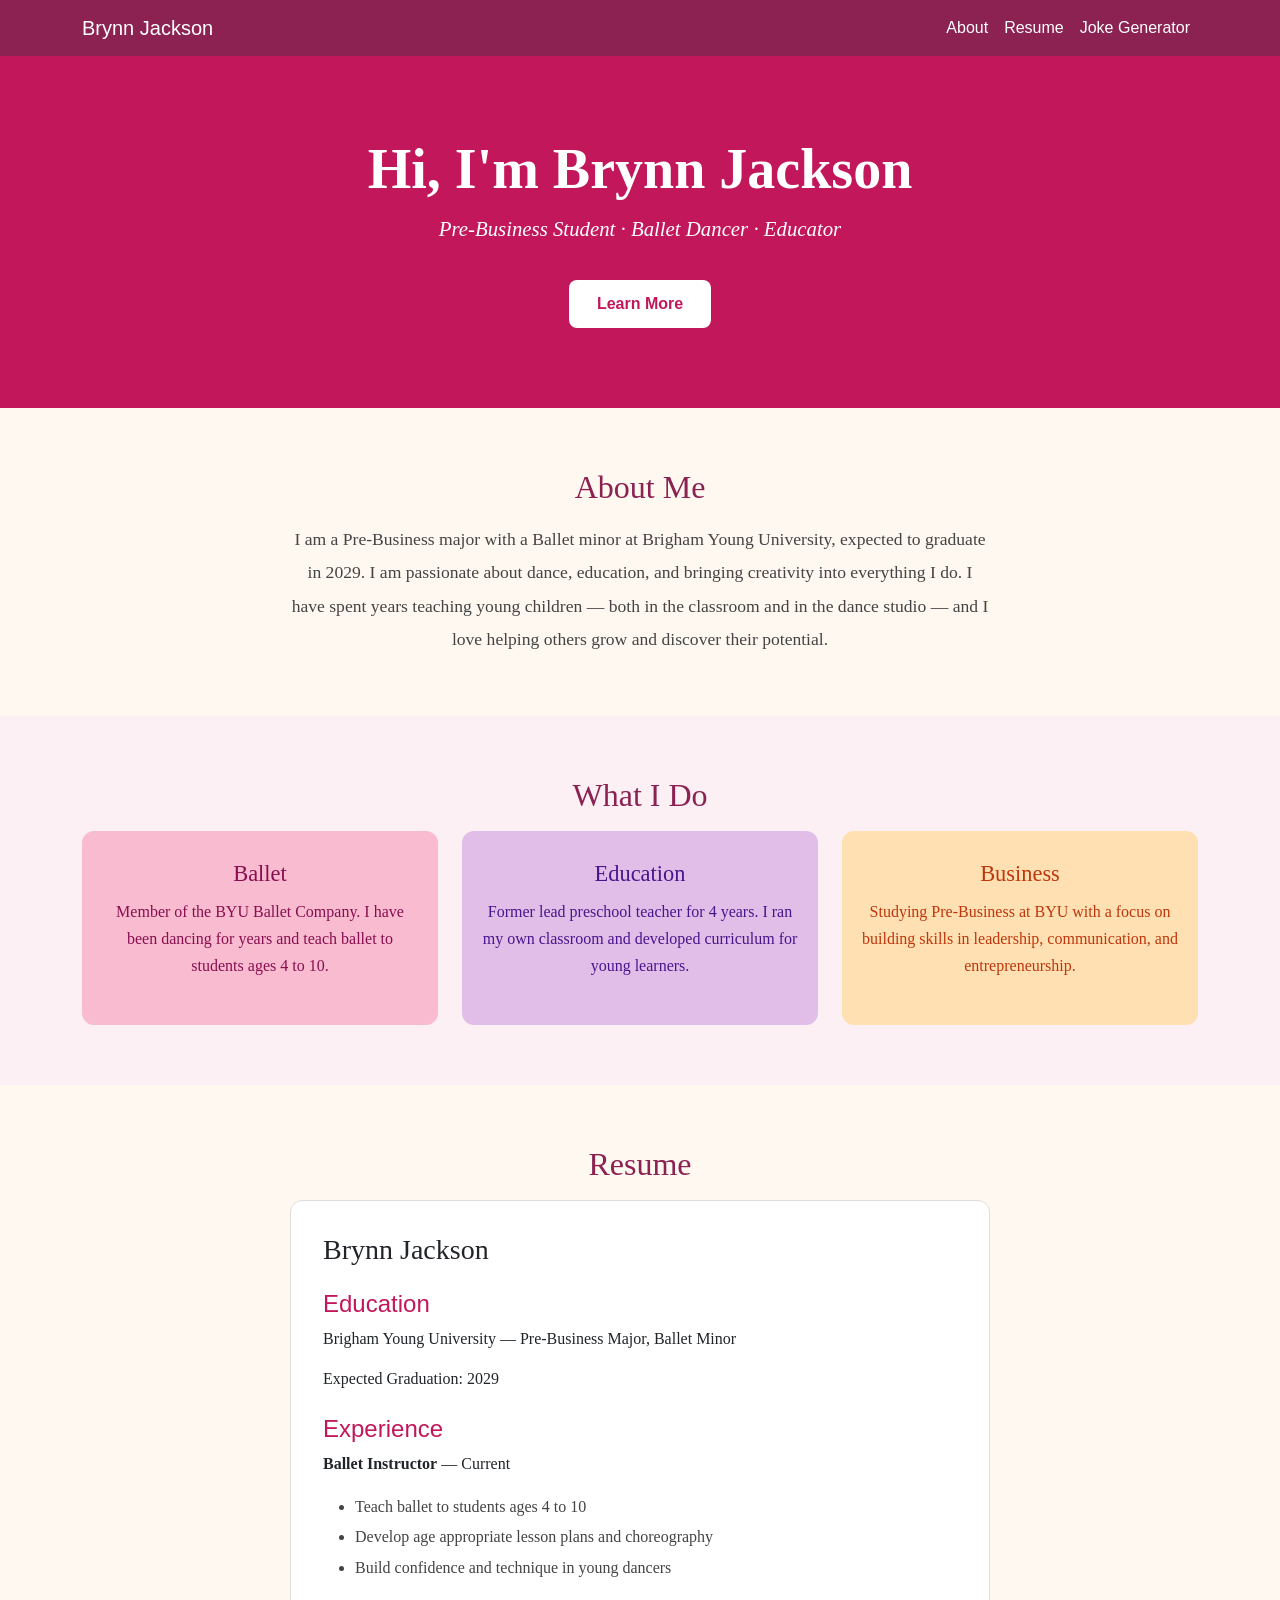
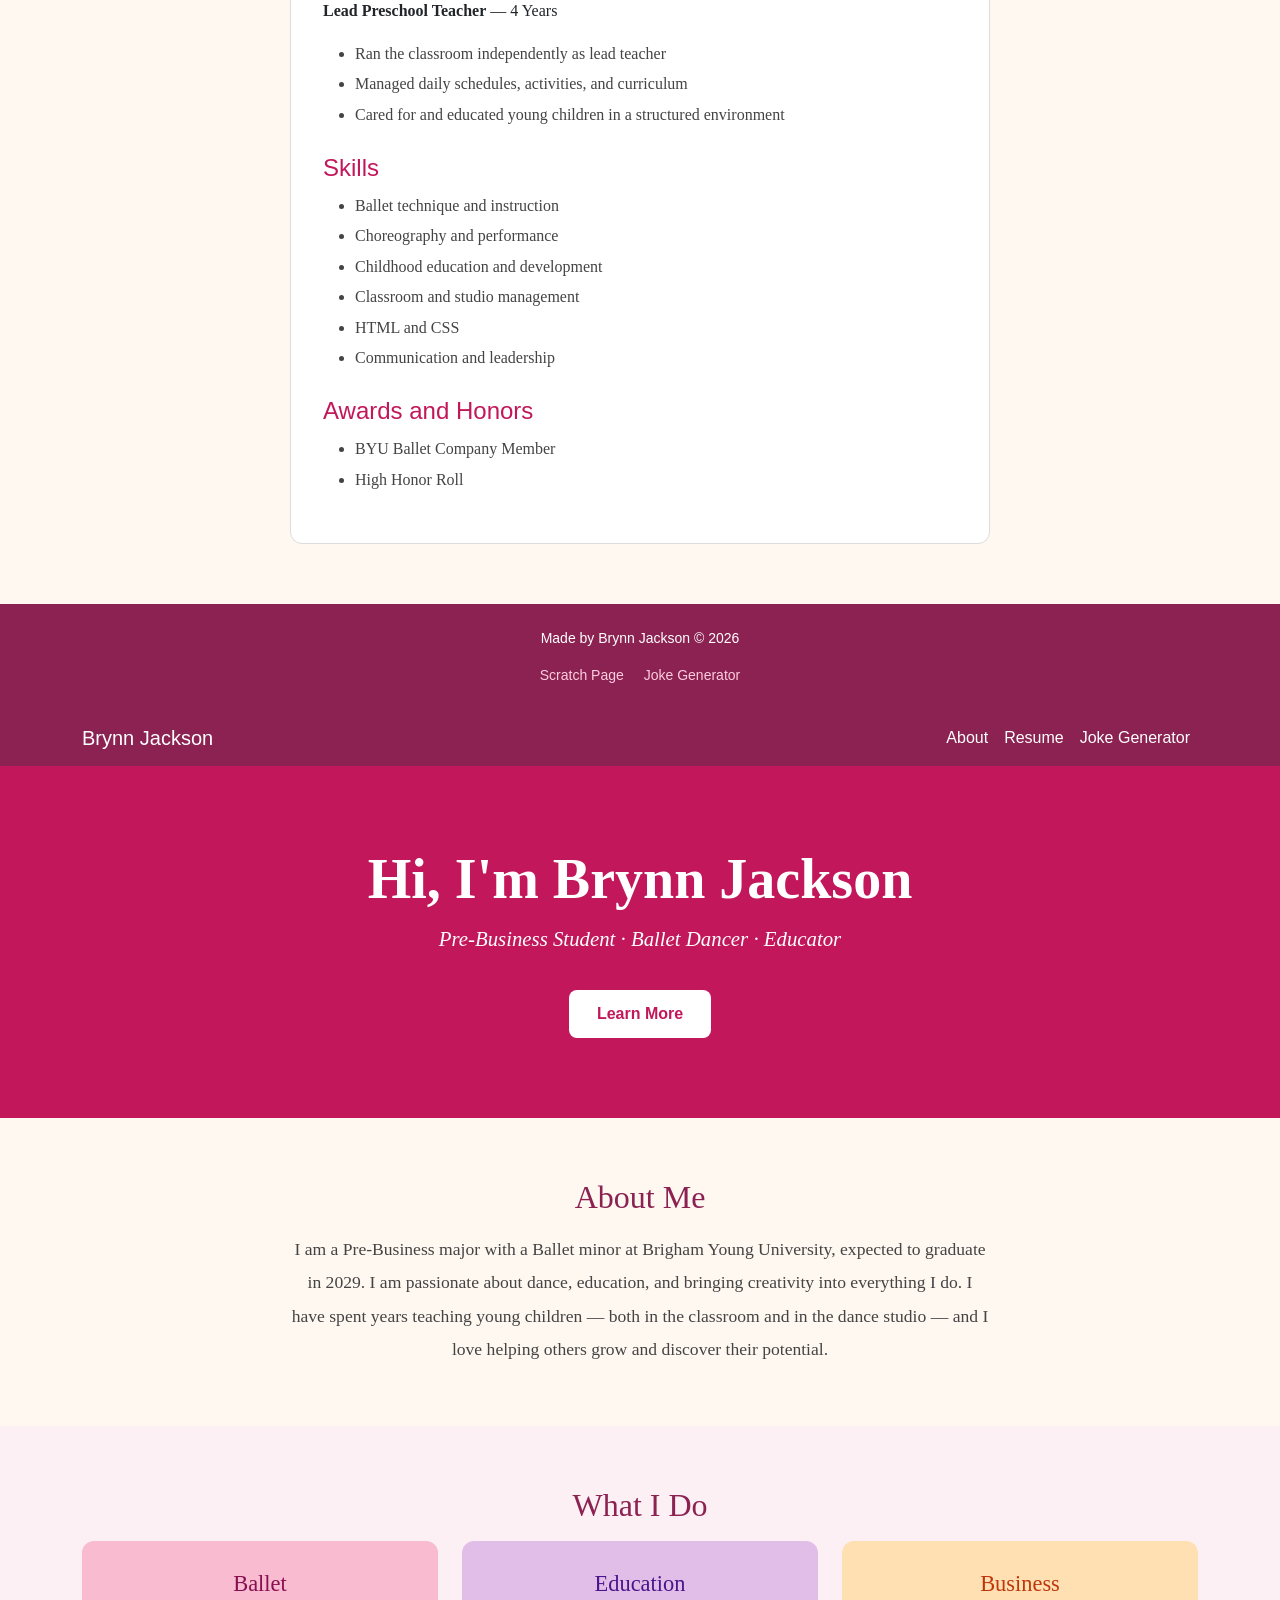
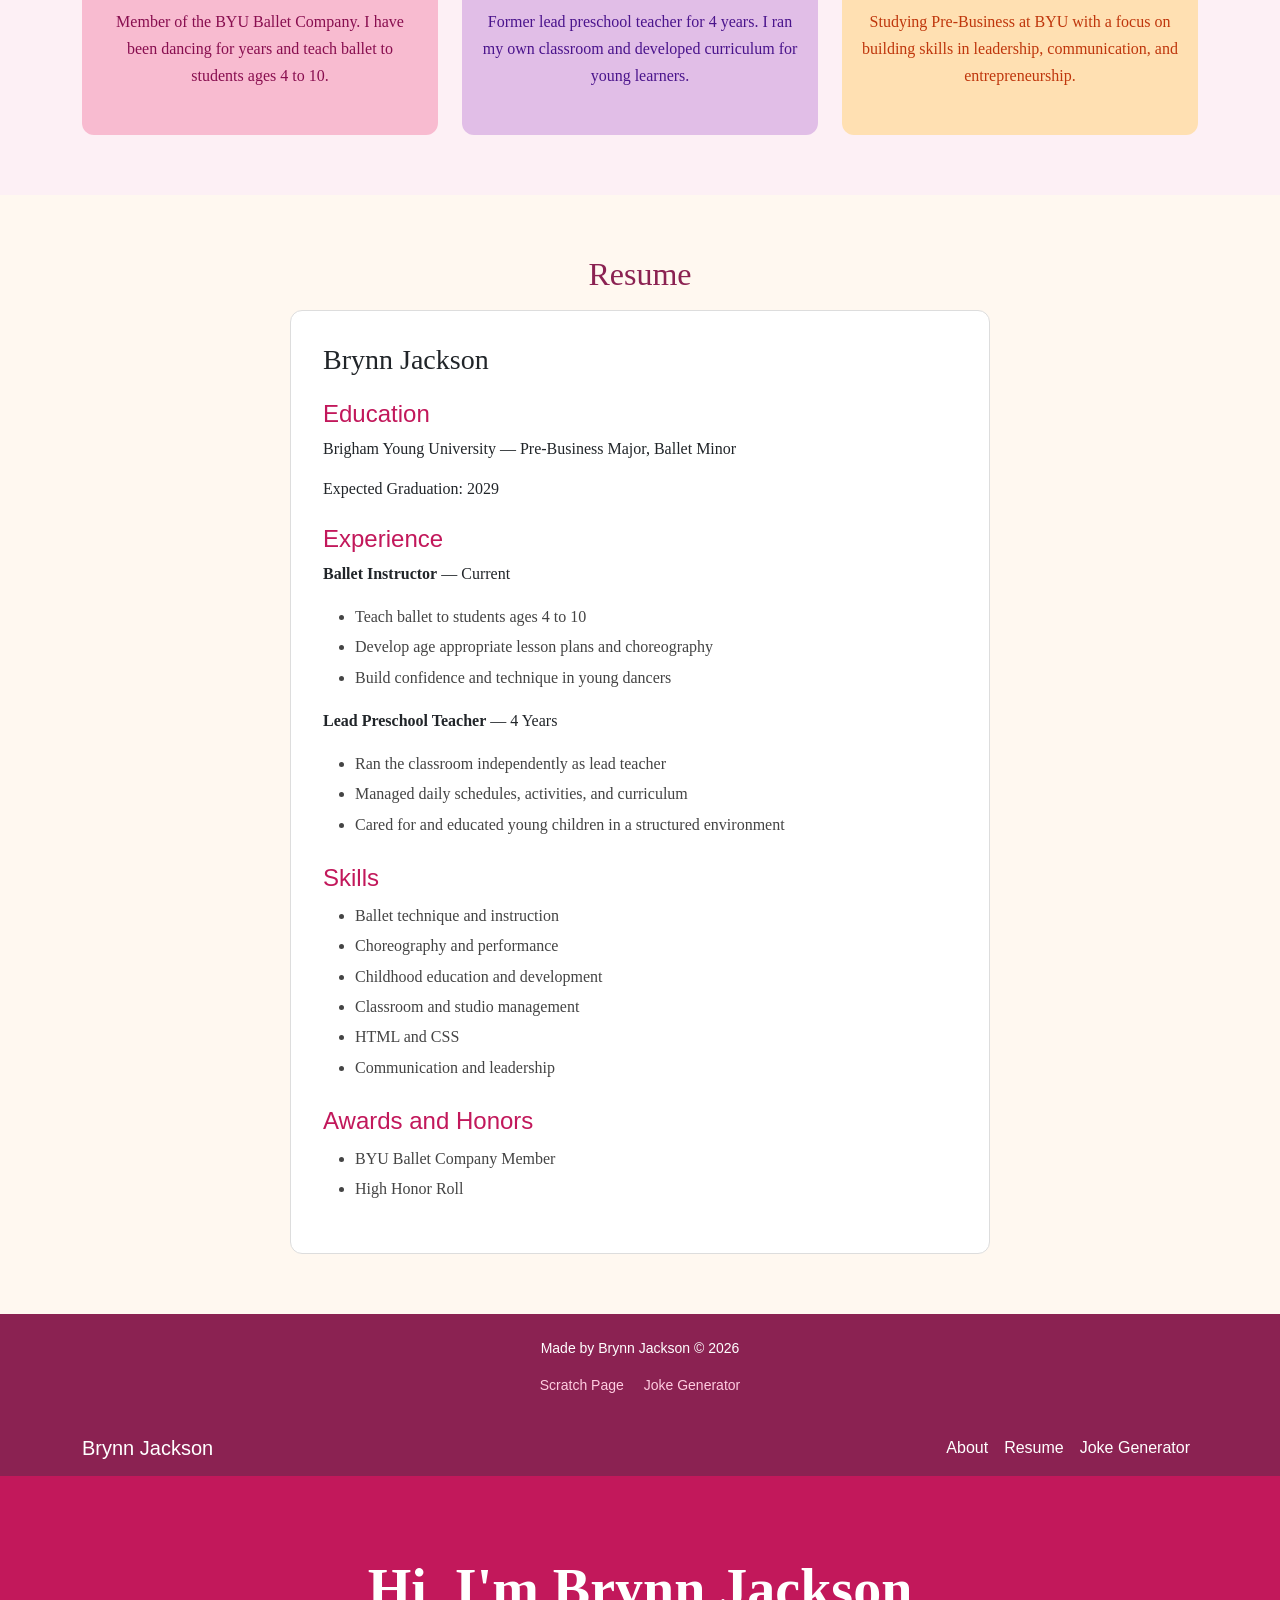
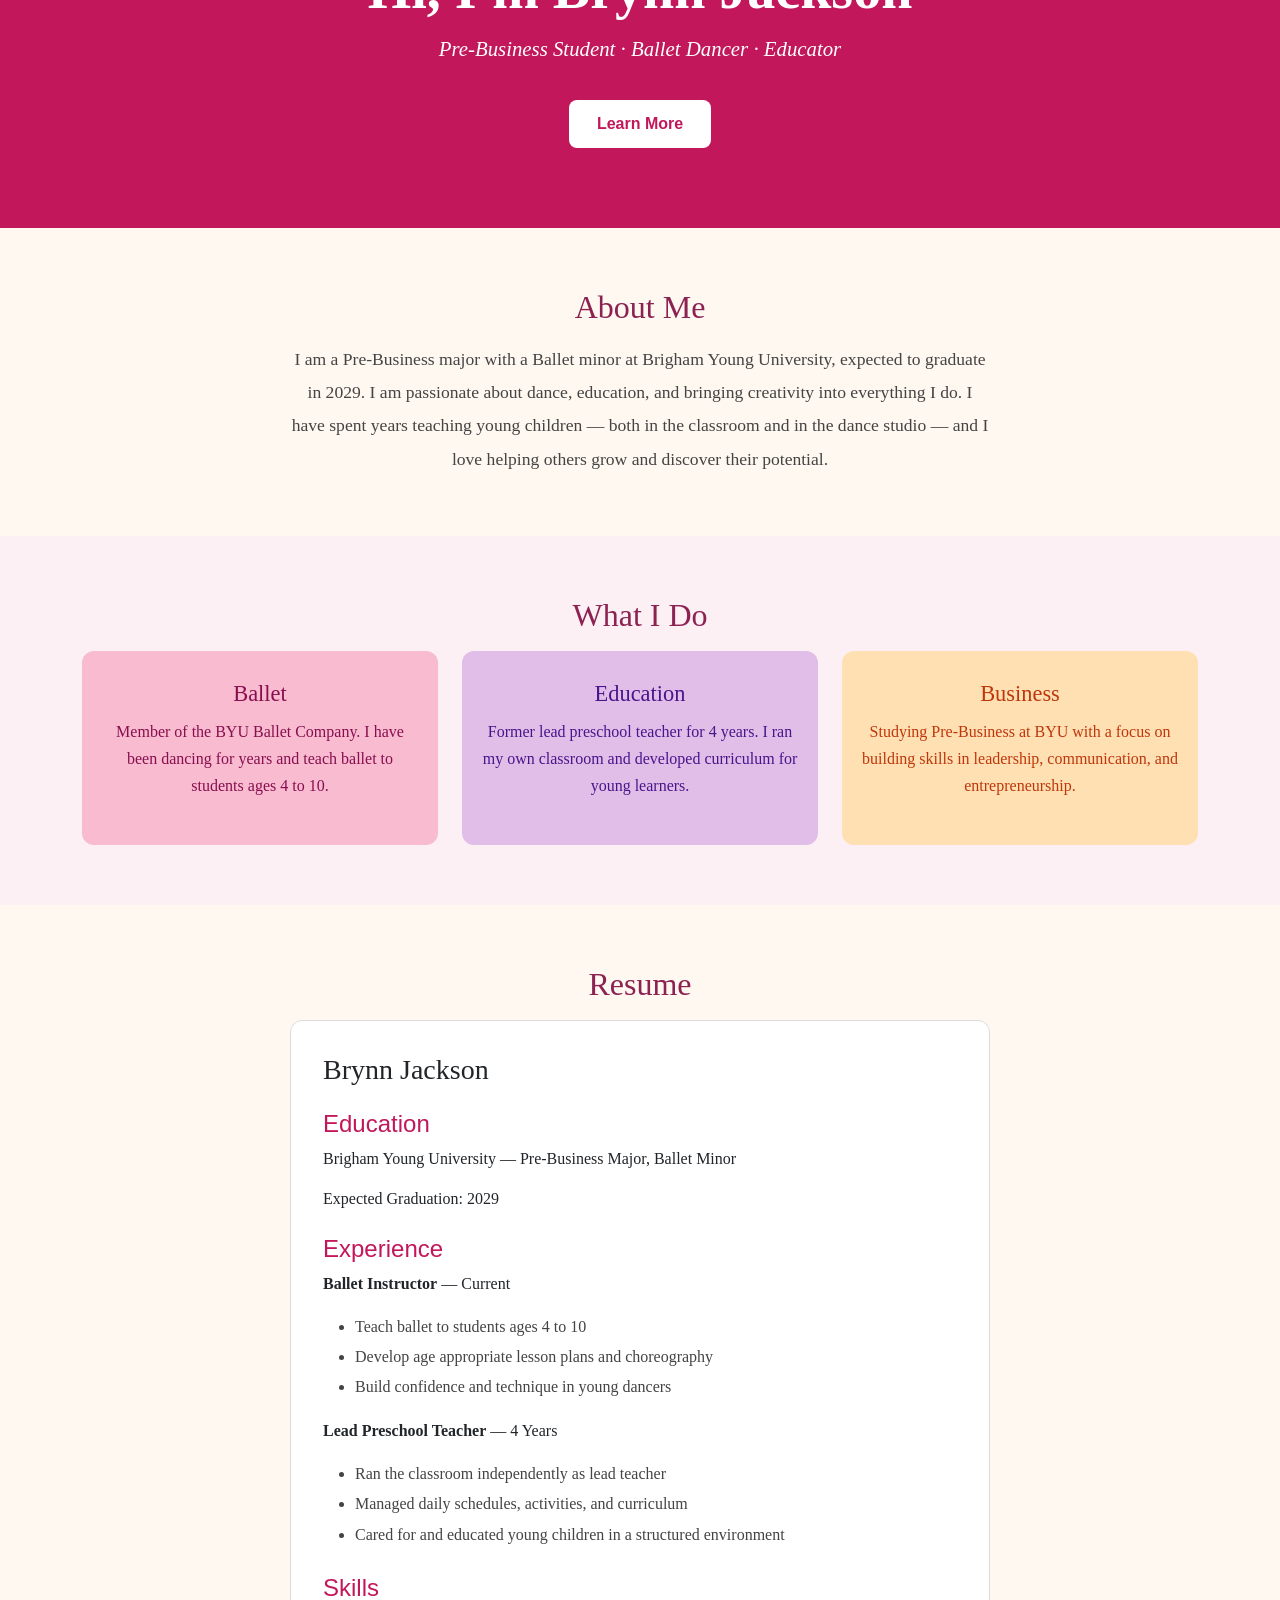
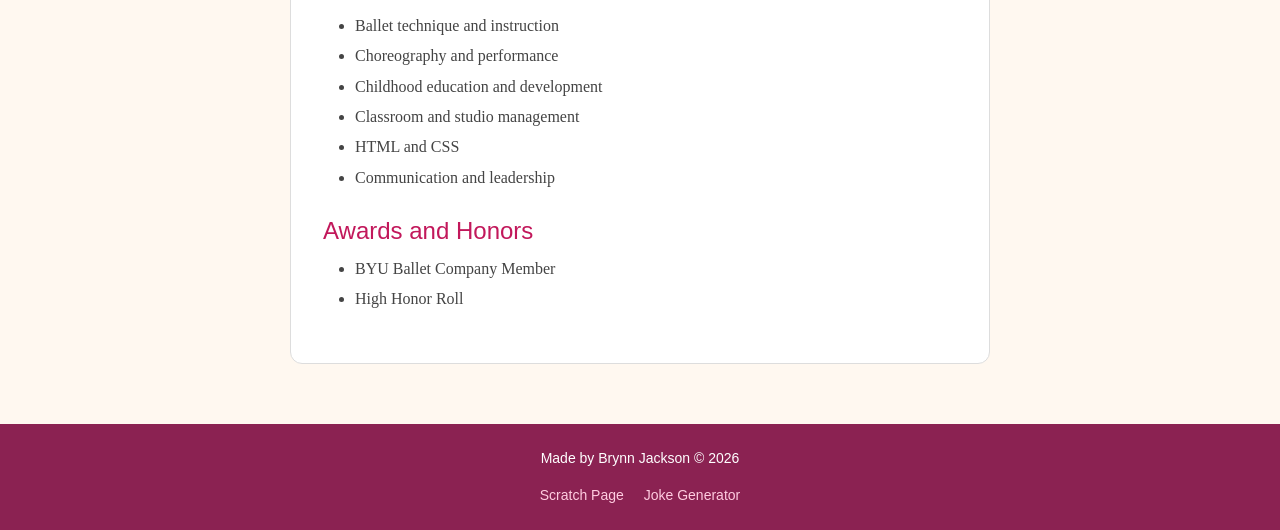
==== index.html @ 7fd3cd9d "Add files via upload" ====
<!DOCTYPE html>
<html lang="en">
<head>
  <meta charset="UTF-8" />
  <meta name="viewport" content="width=device-width, initial-scale=1.0" />
  <title>Brynn Jackson</title>
  <link href="https://cdn.jsdelivr.net/npm/bootstrap@5.3.0/dist/css/bootstrap.min.css" rel="stylesheet" />
  <style>
    body {
      font-family: Georgia, serif;
    }

    .navbar {
      background-color: #8b2252;
    }

    .navbar-brand, .nav-link {
      color: #fff !important;
      font-family: Arial, sans-serif;
    }

    .nav-link:hover {
      text-decoration: underline;
    }

    .hero {
      background-color: #c2185b;
      color: #fff;
      padding: 80px 20px;
      text-align: center;
    }

    .hero h1 {
      font-size: 3.5rem;
      font-weight: bold;
    }

    .hero p {
      font-size: 1.3rem;
      font-style: italic;
      margin-top: 10px;
    }

    .hero a {
      margin-top: 20px;
      display: inline-block;
      padding: 12px 28px;
      background-color: #fff;
      color: #c2185b;
      border-radius: 8px;
      text-decoration: none;
      font-family: Arial, sans-serif;
      font-weight: bold;
    }

    .hero a:hover {
      background-color: #fce4ec;
    }

    .section-title {
      color: #8b2252;
      font-size: 2rem;
      margin-bottom: 1rem;
      text-align: center;
    }

    .about-section {
      padding: 60px 20px;
      background-color: #fff8f0;
    }

    .about-section p {
      font-size: 1.1rem;
      line-height: 1.9;
      color: #444;
      max-width: 700px;
      margin: 0 auto;
      text-align: center;
    }

    .cards-section {
      padding: 60px 20px;
      background-color: #fdf0f5;
    }

    .card {
      border: none;
      border-radius: 12px;
      text-align: center;
      padding: 30px 20px;
      height: 100%;
    }

    .card-pink {
      background-color: #f8bbd0;
      color: #880e4f;
    }

    .card-purple {
      background-color: #e1bee7;
      color: #4a148c;
    }

    .card-peach {
      background-color: #ffe0b2;
      color: #bf360c;
    }

    .card h3 {
      font-size: 1.4rem;
      margin-bottom: 10px;
    }

    .card p {
      font-size: 1rem;
      line-height: 1.7;
    }

    .resume-section {
      padding: 60px 20px;
      background-color: #fff8f0;
    }

    .resume-box {
      background-color: #fff;
      border: 1px solid #ddd;
      border-radius: 12px;
      padding: 2rem;
      max-width: 700px;
      margin: 0 auto;
    }

    .resume-box h4 {
      color: #c2185b;
      font-family: Arial, sans-serif;
      margin-top: 1.5rem;
    }

    .resume-box ul {
      line-height: 1.9;
      color: #444;
    }

    .footer {
      background-color: #8b2252;
      color: #fff;
      text-align: center;
      padding: 24px;
      font-family: Arial, sans-serif;
      font-size: 14px;
    }

    .footer a {
      color: #ffcce0;
      text-decoration: none;
      margin: 0 8px;
    }

    .footer a:hover {
      text-decoration: underline;
    }
  </style>
</head>
<body>

<nav class="navbar navbar-expand-lg">
  <div class="container">
    <a class="navbar-brand" href="index.html">Brynn Jackson</a>
    <button class="navbar-toggler" type="button" data-bs-toggle="collapse" data-bs-target="#navmenu">
      <span class="navbar-toggler-icon"></span>
    </button>
    <div class="collapse navbar-collapse" id="navmenu">
      <ul class="navbar-nav ms-auto">
        <li class="nav-item"><a class="nav-link" href="#about">About</a></li>
        <li class="nav-item"><a class="nav-link" href="#resume">Resume</a></li>
        <li class="nav-item"><a class="nav-link" href="joke-generator.html">Joke Generator</a></li>
      </ul>
    </div>
  </div>
</nav>

<div class="hero">
  <h1>Hi, I'm Brynn Jackson</h1>
  <p>Pre-Business Student · Ballet Dancer · Educator</p>
  <a href="#about">Learn More</a>
</div>

<div class="about-section" id="about">
  <div class="container">
    <h2 class="section-title">About Me</h2>
    <p>
      I am a Pre-Business major with a Ballet minor at Brigham Young University,
      expected to graduate in 2029. I am passionate about dance, education, and
      bringing creativity into everything I do. I have spent years teaching young
      children — both in the classroom and in the dance studio — and I love helping
      others grow and discover their potential.
    </p>
  </div>
</div>

<div class="cards-section">
  <div class="container">
    <h2 class="section-title">What I Do</h2>
    <div class="row g-4">
      <div class="col-md-4">
        <div class="card card-pink">
          <h3>Ballet</h3>
          <p>Member of the BYU Ballet Company. I have been dancing for years and teach ballet to students ages 4 to 10.</p>
        </div>
      </div>
      <div class="col-md-4">
        <div class="card card-purple">
          <h3>Education</h3>
          <p>Former lead preschool teacher for 4 years. I ran my own classroom and developed curriculum for young learners.</p>
        </div>
      </div>
      <div class="col-md-4">
        <div class="card card-peach">
          <h3>Business</h3>
          <p>Studying Pre-Business at BYU with a focus on building skills in leadership, communication, and entrepreneurship.</p>
        </div>
      </div>
    </div>
  </div>
</div>

<div class="resume-section" id="resume">
  <div class="container">
    <h2 class="section-title">Resume</h2>
    <div class="resume-box">

      <h3>Brynn Jackson</h3>

      <h4>Education</h4>
      <p>Brigham Young University — Pre-Business Major, Ballet Minor</p>
      <p>Expected Graduation: 2029</p>

      <h4>Experience</h4>
      <p><strong>Ballet Instructor</strong> — Current</p>
      <ul>
        <li>Teach ballet to students ages 4 to 10</li>
        <li>Develop age appropriate lesson plans and choreography</li>
        <li>Build confidence and technique in young dancers</li>
      </ul>

      <p><strong>Lead Preschool Teacher</strong> — 4 Years</p>
      <ul>
        <li>Ran the classroom independently as lead teacher</li>
        <li>Managed daily schedules, activities, and curriculum</li>
        <li>Cared for and educated young children in a structured environment</li>
      </ul>

      <h4>Skills</h4>
      <ul>
        <li>Ballet technique and instruction</li>
        <li>Choreography and performance</li>
        <li>Childhood education and development</li>
        <li>Classroom and studio management</li>
        <li>HTML and CSS</li>
        <li>Communication and leadership</li>
      </ul>

      <h4>Awards and Honors</h4>
      <ul>
        <li>BYU Ballet Company Member</li>
        <li>High Honor Roll</li>
      </ul>

    </div>
  </div>
</div>

<div class="footer">
  <p>Made by Brynn Jackson &copy; 2026</p>
  <a href="scratch.html">Scratch Page</a>
  <a href="joke-generator.html">Joke Generator</a>
</div>

<script src="https://cdn.jsdelivr.net/npm/bootstrap@5.3.com/dist/js/bootstrap.bundle.min.js"></script>
</body>
</html><!DOCTYPE html>
<html lang="en">
<head>
  <meta charset="UTF-8" />
  <meta name="viewport" content="width=device-width, initial-scale=1.0" />
  <title>Brynn Jackson</title>
  <link href="https://cdn.jsdelivr.net/npm/bootstrap@5.3.0/dist/css/bootstrap.min.css" rel="stylesheet" />
  <style>
    body {
      font-family: Georgia, serif;
    }

    .navbar {
      background-color: #8b2252;
    }

    .navbar-brand, .nav-link {
      color: #fff !important;
      font-family: Arial, sans-serif;
    }

    .nav-link:hover {
      text-decoration: underline;
    }

    .hero {
      background-color: #c2185b;
      color: #fff;
      padding: 80px 20px;
      text-align: center;
    }

    .hero h1 {
      font-size: 3.5rem;
      font-weight: bold;
    }

    .hero p {
      font-size: 1.3rem;
      font-style: italic;
      margin-top: 10px;
    }

    .hero a {
      margin-top: 20px;
      display: inline-block;
      padding: 12px 28px;
      background-color: #fff;
      color: #c2185b;
      border-radius: 8px;
      text-decoration: none;
      font-family: Arial, sans-serif;
      font-weight: bold;
    }

    .hero a:hover {
      background-color: #fce4ec;
    }

    .section-title {
      color: #8b2252;
      font-size: 2rem;
      margin-bottom: 1rem;
      text-align: center;
    }

    .about-section {
      padding: 60px 20px;
      background-color: #fff8f0;
    }

    .about-section p {
      font-size: 1.1rem;
      line-height: 1.9;
      color: #444;
      max-width: 700px;
      margin: 0 auto;
      text-align: center;
    }

    .cards-section {
      padding: 60px 20px;
      background-color: #fdf0f5;
    }

    .card {
      border: none;
      border-radius: 12px;
      text-align: center;
      padding: 30px 20px;
      height: 100%;
    }

    .card-pink {
      background-color: #f8bbd0;
      color: #880e4f;
    }

    .card-purple {
      background-color: #e1bee7;
      color: #4a148c;
    }

    .card-peach {
      background-color: #ffe0b2;
      color: #bf360c;
    }

    .card h3 {
      font-size: 1.4rem;
      margin-bottom: 10px;
    }

    .card p {
      font-size: 1rem;
      line-height: 1.7;
    }

    .resume-section {
      padding: 60px 20px;
      background-color: #fff8f0;
    }

    .resume-box {
      background-color: #fff;
      border: 1px solid #ddd;
      border-radius: 12px;
      padding: 2rem;
      max-width: 700px;
      margin: 0 auto;
    }

    .resume-box h4 {
      color: #c2185b;
      font-family: Arial, sans-serif;
      margin-top: 1.5rem;
    }

    .resume-box ul {
      line-height: 1.9;
      color: #444;
    }

    .footer {
      background-color: #8b2252;
      color: #fff;
      text-align: center;
      padding: 24px;
      font-family: Arial, sans-serif;
      font-size: 14px;
    }

    .footer a {
      color: #ffcce0;
      text-decoration: none;
      margin: 0 8px;
    }

    .footer a:hover {
      text-decoration: underline;
    }
  </style>
</head>
<body>

<nav class="navbar navbar-expand-lg">
  <div class="container">
    <a class="navbar-brand" href="index.html">Brynn Jackson</a>
    <button class="navbar-toggler" type="button" data-bs-toggle="collapse" data-bs-target="#navmenu">
      <span class="navbar-toggler-icon"></span>
    </button>
    <div class="collapse navbar-collapse" id="navmenu">
      <ul class="navbar-nav ms-auto">
        <li class="nav-item"><a class="nav-link" href="#about">About</a></li>
        <li class="nav-item"><a class="nav-link" href="#resume">Resume</a></li>
        <li class="nav-item"><a class="nav-link" href="joke-generator.html">Joke Generator</a></li>
      </ul>
    </div>
  </div>
</nav>

<div class="hero">
  <h1>Hi, I'm Brynn Jackson</h1>
  <p>Pre-Business Student · Ballet Dancer · Educator</p>
  <a href="#about">Learn More</a>
</div>

<div class="about-section" id="about">
  <div class="container">
    <h2 class="section-title">About Me</h2>
    <p>
      I am a Pre-Business major with a Ballet minor at Brigham Young University,
      expected to graduate in 2029. I am passionate about dance, education, and
      bringing creativity into everything I do. I have spent years teaching young
      children — both in the classroom and in the dance studio — and I love helping
      others grow and discover their potential.
    </p>
  </div>
</div>

<div class="cards-section">
  <div class="container">
    <h2 class="section-title">What I Do</h2>
    <div class="row g-4">
      <div class="col-md-4">
        <div class="card card-pink">
          <h3>Ballet</h3>
          <p>Member of the BYU Ballet Company. I have been dancing for years and teach ballet to students ages 4 to 10.</p>
        </div>
      </div>
      <div class="col-md-4">
        <div class="card card-purple">
          <h3>Education</h3>
          <p>Former lead preschool teacher for 4 years. I ran my own classroom and developed curriculum for young learners.</p>
        </div>
      </div>
      <div class="col-md-4">
        <div class="card card-peach">
          <h3>Business</h3>
          <p>Studying Pre-Business at BYU with a focus on building skills in leadership, communication, and entrepreneurship.</p>
        </div>
      </div>
    </div>
  </div>
</div>

<div class="resume-section" id="resume">
  <div class="container">
    <h2 class="section-title">Resume</h2>
    <div class="resume-box">

      <h3>Brynn Jackson</h3>

      <h4>Education</h4>
      <p>Brigham Young University — Pre-Business Major, Ballet Minor</p>
      <p>Expected Graduation: 2029</p>

      <h4>Experience</h4>
      <p><strong>Ballet Instructor</strong> — Current</p>
      <ul>
        <li>Teach ballet to students ages 4 to 10</li>
        <li>Develop age appropriate lesson plans and choreography</li>
        <li>Build confidence and technique in young dancers</li>
      </ul>

      <p><strong>Lead Preschool Teacher</strong> — 4 Years</p>
      <ul>
        <li>Ran the classroom independently as lead teacher</li>
        <li>Managed daily schedules, activities, and curriculum</li>
        <li>Cared for and educated young children in a structured environment</li>
      </ul>

      <h4>Skills</h4>
      <ul>
        <li>Ballet technique and instruction</li>
        <li>Choreography and performance</li>
        <li>Childhood education and development</li>
        <li>Classroom and studio management</li>
        <li>HTML and CSS</li>
        <li>Communication and leadership</li>
      </ul>

      <h4>Awards and Honors</h4>
      <ul>
        <li>BYU Ballet Company Member</li>
        <li>High Honor Roll</li>
      </ul>

    </div>
  </div>
</div>

<div class="footer">
  <p>Made by Brynn Jackson &copy; 2026</p>
  <a href="scratch.html">Scratch Page</a>
  <a href="joke-generator.html">Joke Generator</a>
</div>

<script src="https://cdn.jsdelivr.net/npm/bootstrap@5.3.com/dist/js/bootstrap.bundle.min.js"></script>
</body>
</html><!DOCTYPE html>
<html lang="en">
<head>
  <meta charset="UTF-8" />
  <meta name="viewport" content="width=device-width, initial-scale=1.0" />
  <title>Brynn Jackson</title>
  <link href="https://cdn.jsdelivr.net/npm/bootstrap@5.3.0/dist/css/bootstrap.min.css" rel="stylesheet" />
  <style>
    body {
      font-family: Georgia, serif;
    }

    .navbar {
      background-color: #8b2252;
    }

    .navbar-brand, .nav-link {
      color: #fff !important;
      font-family: Arial, sans-serif;
    }

    .nav-link:hover {
      text-decoration: underline;
    }

    .hero {
      background-color: #c2185b;
      color: #fff;
      padding: 80px 20px;
      text-align: center;
    }

    .hero h1 {
      font-size: 3.5rem;
      font-weight: bold;
    }

    .hero p {
      font-size: 1.3rem;
      font-style: italic;
      margin-top: 10px;
    }

    .hero a {
      margin-top: 20px;
      display: inline-block;
      padding: 12px 28px;
      background-color: #fff;
      color: #c2185b;
      border-radius: 8px;
      text-decoration: none;
      font-family: Arial, sans-serif;
      font-weight: bold;
    }

    .hero a:hover {
      background-color: #fce4ec;
    }

    .section-title {
      color: #8b2252;
      font-size: 2rem;
      margin-bottom: 1rem;
      text-align: center;
    }

    .about-section {
      padding: 60px 20px;
      background-color: #fff8f0;
    }

    .about-section p {
      font-size: 1.1rem;
      line-height: 1.9;
      color: #444;
      max-width: 700px;
      margin: 0 auto;
      text-align: center;
    }

    .cards-section {
      padding: 60px 20px;
      background-color: #fdf0f5;
    }

    .card {
      border: none;
      border-radius: 12px;
      text-align: center;
      padding: 30px 20px;
      height: 100%;
    }

    .card-pink {
      background-color: #f8bbd0;
      color: #880e4f;
    }

    .card-purple {
      background-color: #e1bee7;
      color: #4a148c;
    }

    .card-peach {
      background-color: #ffe0b2;
      color: #bf360c;
    }

    .card h3 {
      font-size: 1.4rem;
      margin-bottom: 10px;
    }

    .card p {
      font-size: 1rem;
      line-height: 1.7;
    }

    .resume-section {
      padding: 60px 20px;
      background-color: #fff8f0;
    }

    .resume-box {
      background-color: #fff;
      border: 1px solid #ddd;
      border-radius: 12px;
      padding: 2rem;
      max-width: 700px;
      margin: 0 auto;
    }

    .resume-box h4 {
      color: #c2185b;
      font-family: Arial, sans-serif;
      margin-top: 1.5rem;
    }

    .resume-box ul {
      line-height: 1.9;
      color: #444;
    }

    .footer {
      background-color: #8b2252;
      color: #fff;
      text-align: center;
      padding: 24px;
      font-family: Arial, sans-serif;
      font-size: 14px;
    }

    .footer a {
      color: #ffcce0;
      text-decoration: none;
      margin: 0 8px;
    }

    .footer a:hover {
      text-decoration: underline;
    }
  </style>
</head>
<body>

<nav class="navbar navbar-expand-lg">
  <div class="container">
    <a class="navbar-brand" href="index.html">Brynn Jackson</a>
    <button class="navbar-toggler" type="button" data-bs-toggle="collapse" data-bs-target="#navmenu">
      <span class="navbar-toggler-icon"></span>
    </button>
    <div class="collapse navbar-collapse" id="navmenu">
      <ul class="navbar-nav ms-auto">
        <li class="nav-item"><a class="nav-link" href="#about">About</a></li>
        <li class="nav-item"><a class="nav-link" href="#resume">Resume</a></li>
        <li class="nav-item"><a class="nav-link" href="joke-generator.html">Joke Generator</a></li>
      </ul>
    </div>
  </div>
</nav>

<div class="hero">
  <h1>Hi, I'm Brynn Jackson</h1>
  <p>Pre-Business Student · Ballet Dancer · Educator</p>
  <a href="#about">Learn More</a>
</div>

<div class="about-section" id="about">
  <div class="container">
    <h2 class="section-title">About Me</h2>
    <p>
      I am a Pre-Business major with a Ballet minor at Brigham Young University,
      expected to graduate in 2029. I am passionate about dance, education, and
      bringing creativity into everything I do. I have spent years teaching young
      children — both in the classroom and in the dance studio — and I love helping
      others grow and discover their potential.
    </p>
  </div>
</div>

<div class="cards-section">
  <div class="container">
    <h2 class="section-title">What I Do</h2>
    <div class="row g-4">
      <div class="col-md-4">
        <div class="card card-pink">
          <h3>Ballet</h3>
          <p>Member of the BYU Ballet Company. I have been dancing for years and teach ballet to students ages 4 to 10.</p>
        </div>
      </div>
      <div class="col-md-4">
        <div class="card card-purple">
          <h3>Education</h3>
          <p>Former lead preschool teacher for 4 years. I ran my own classroom and developed curriculum for young learners.</p>
        </div>
      </div>
      <div class="col-md-4">
        <div class="card card-peach">
          <h3>Business</h3>
          <p>Studying Pre-Business at BYU with a focus on building skills in leadership, communication, and entrepreneurship.</p>
        </div>
      </div>
    </div>
  </div>
</div>

<div class="resume-section" id="resume">
  <div class="container">
    <h2 class="section-title">Resume</h2>
    <div class="resume-box">

      <h3>Brynn Jackson</h3>

      <h4>Education</h4>
      <p>Brigham Young University — Pre-Business Major, Ballet Minor</p>
      <p>Expected Graduation: 2029</p>

      <h4>Experience</h4>
      <p><strong>Ballet Instructor</strong> — Current</p>
      <ul>
        <li>Teach ballet to students ages 4 to 10</li>
        <li>Develop age appropriate lesson plans and choreography</li>
        <li>Build confidence and technique in young dancers</li>
      </ul>

      <p><strong>Lead Preschool Teacher</strong> — 4 Years</p>
      <ul>
        <li>Ran the classroom independently as lead teacher</li>
        <li>Managed daily schedules, activities, and curriculum</li>
        <li>Cared for and educated young children in a structured environment</li>
      </ul>

      <h4>Skills</h4>
      <ul>
        <li>Ballet technique and instruction</li>
        <li>Choreography and performance</li>
        <li>Childhood education and development</li>
        <li>Classroom and studio management</li>
        <li>HTML and CSS</li>
        <li>Communication and leadership</li>
      </ul>

      <h4>Awards and Honors</h4>
      <ul>
        <li>BYU Ballet Company Member</li>
        <li>High Honor Roll</li>
      </ul>

    </div>
  </div>
</div>

<div class="footer">
  <p>Made by Brynn Jackson &copy; 2026</p>
  <a href="scratch.html">Scratch Page</a>
  <a href="joke-generator.html">Joke Generator</a>
</div>

<script src="https://cdn.jsdelivr.net/npm/bootstrap@5.3.com/dist/js/bootstrap.bundle.min.js"></script>
</body>
</html>
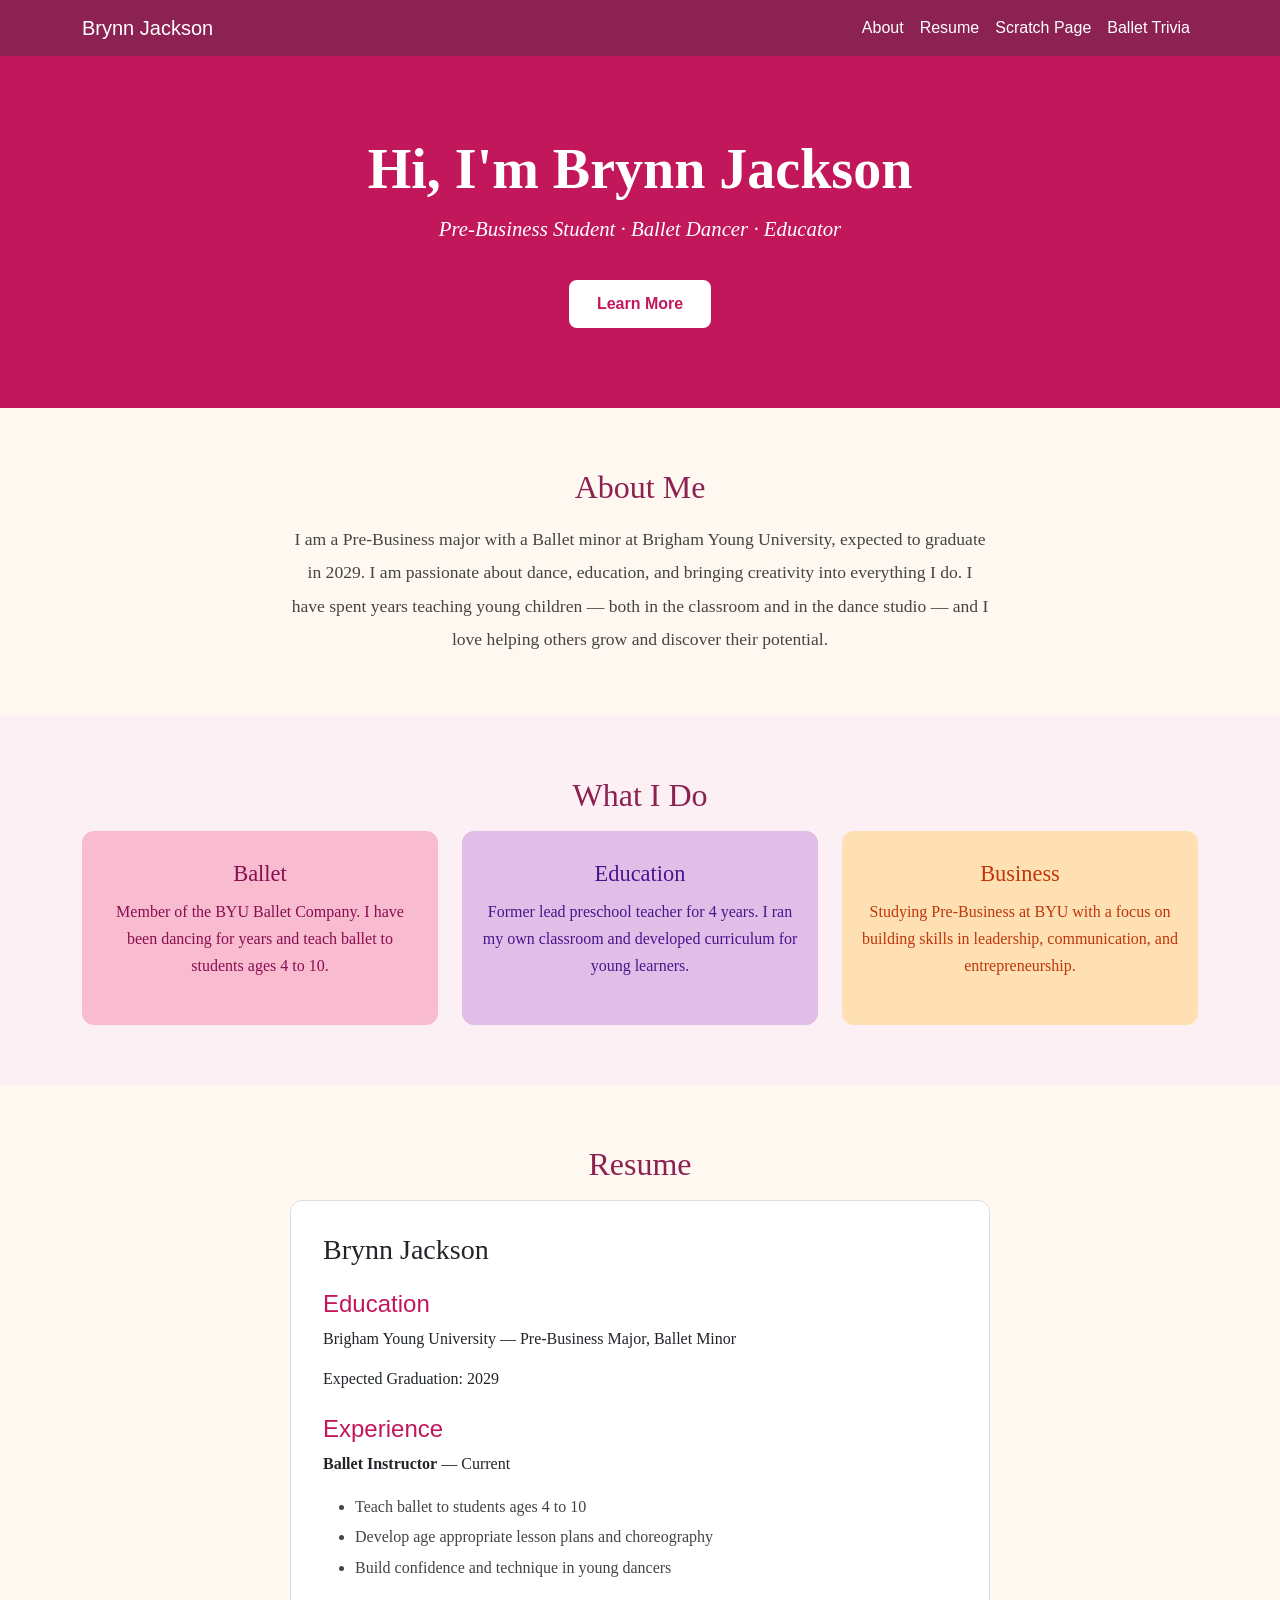
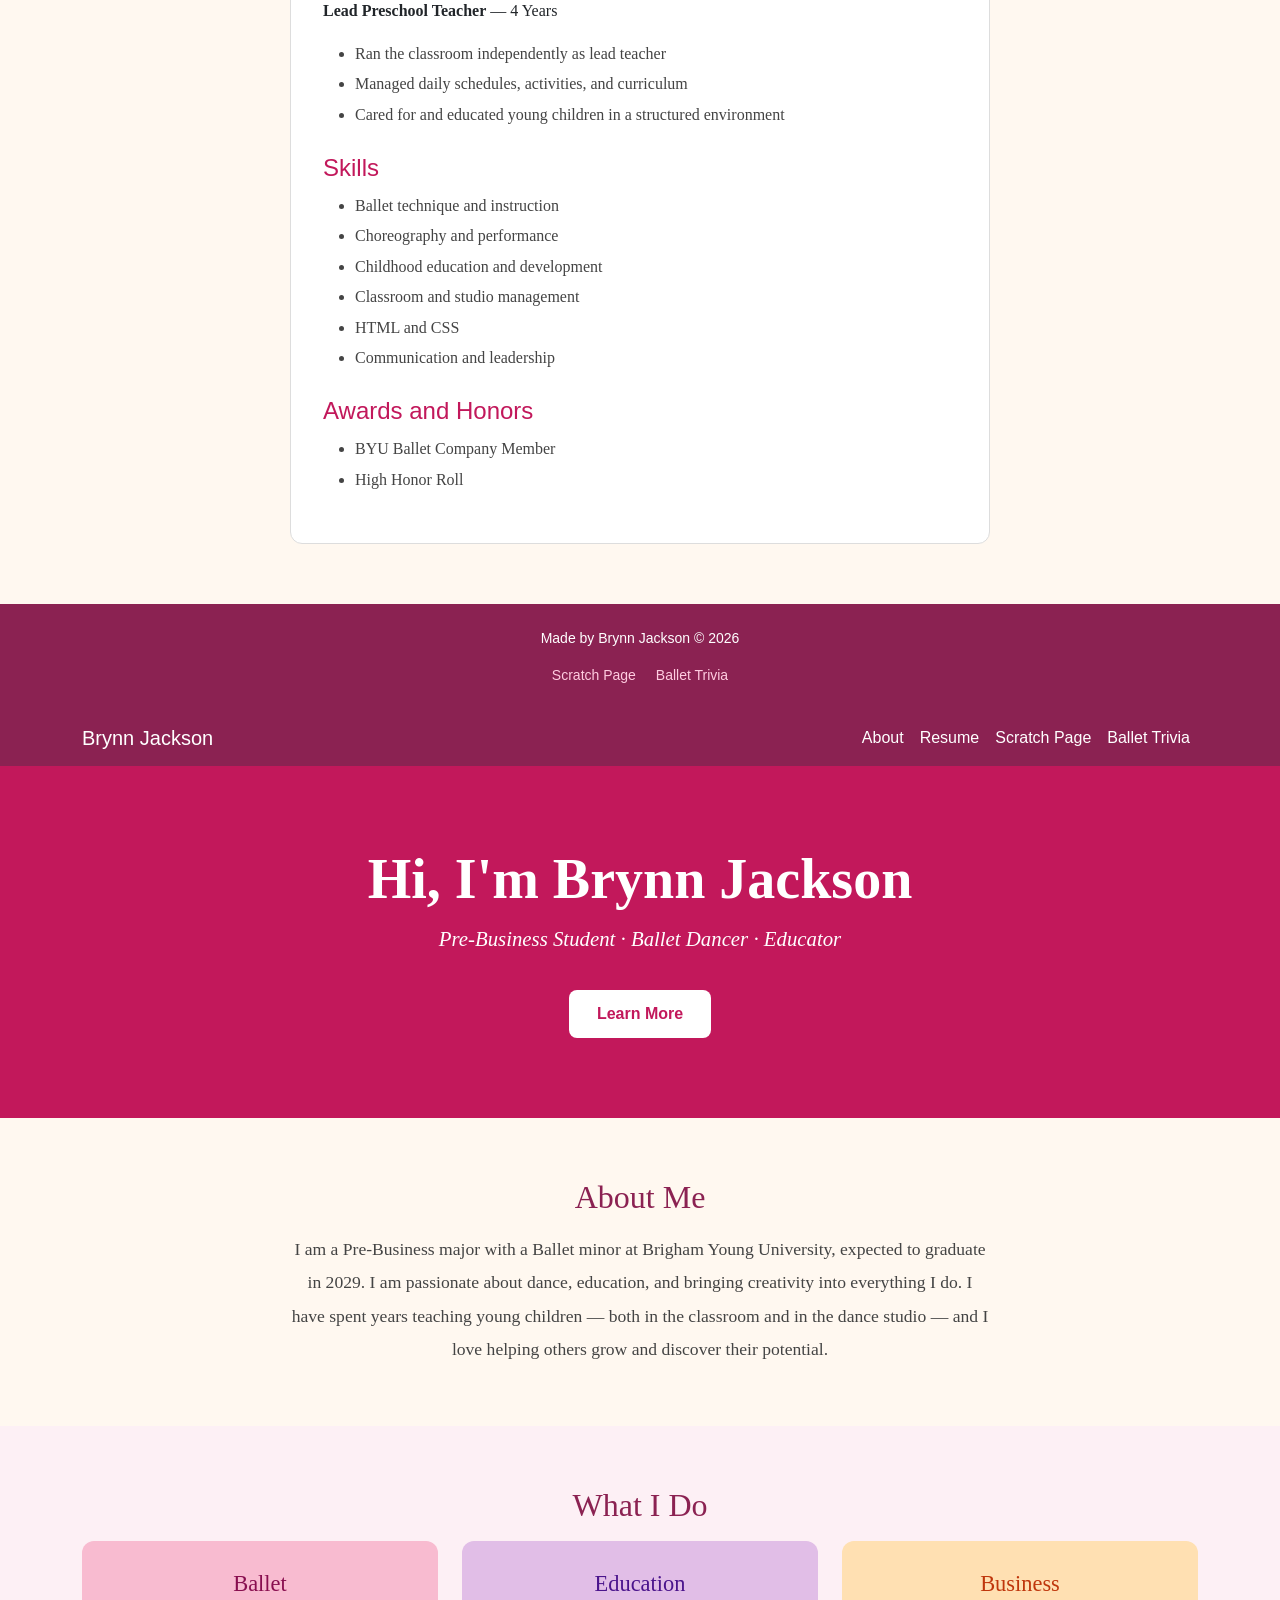
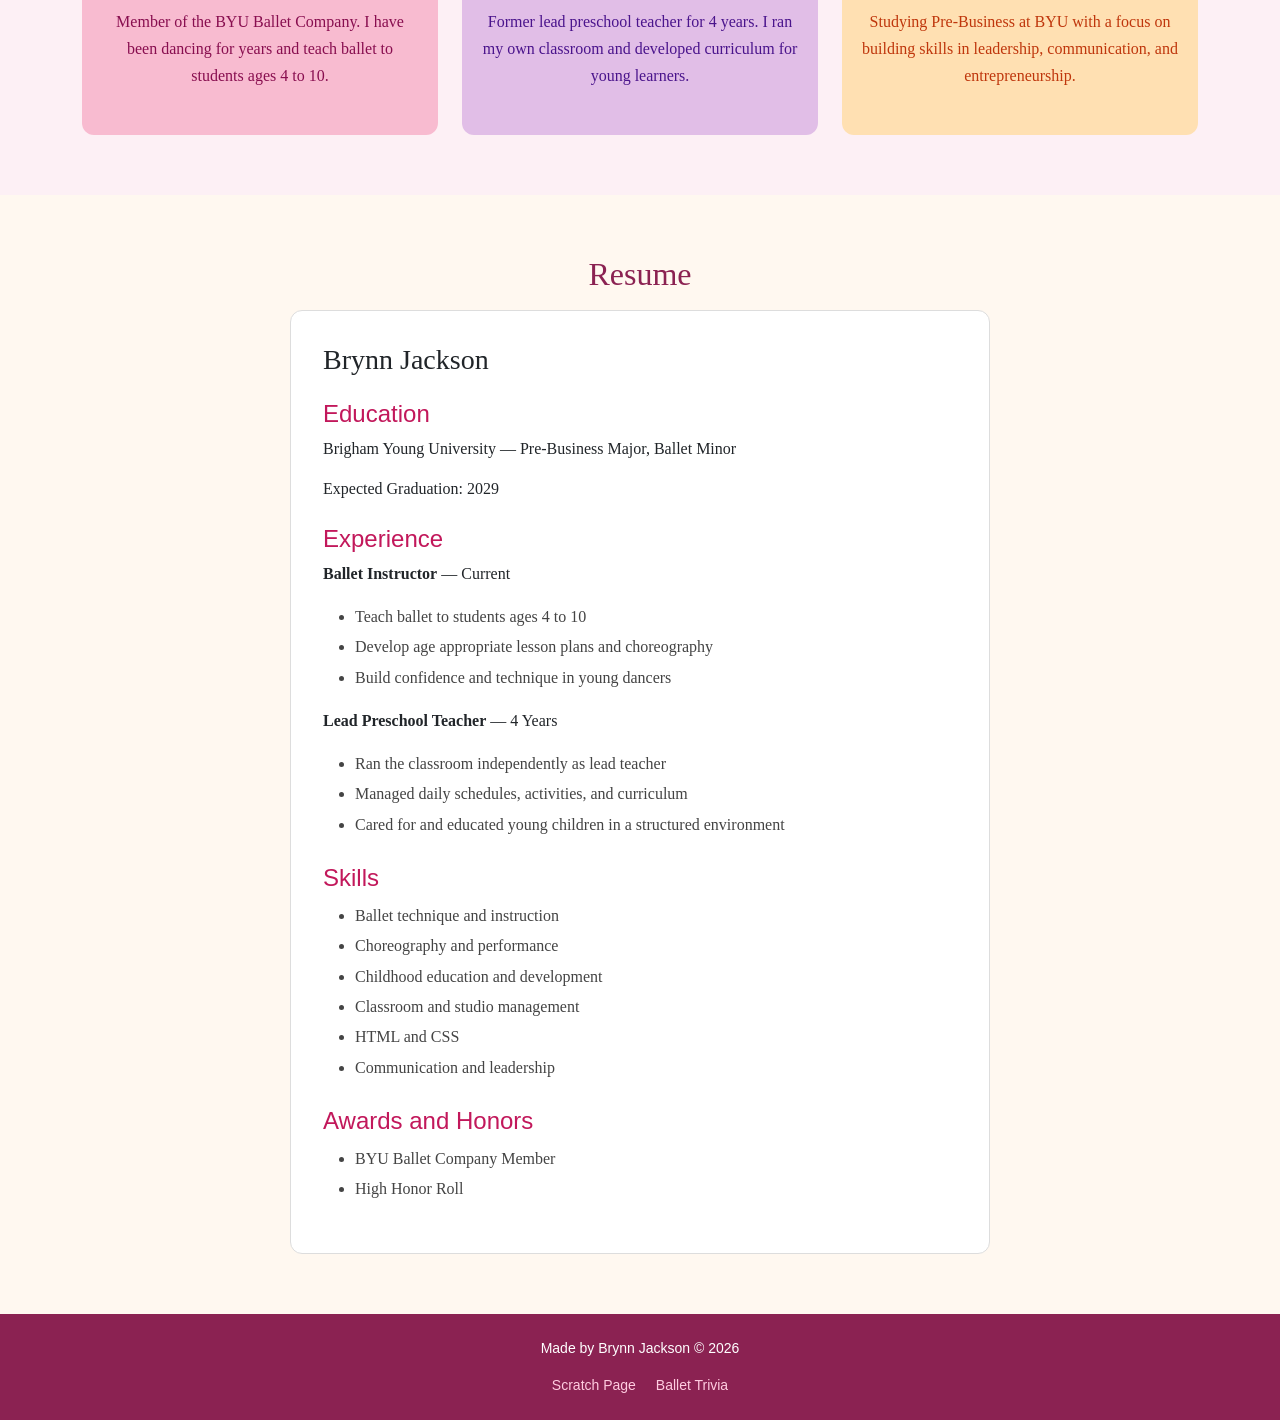
==== commit faf19fe9: "Add files via upload" ====
--- a/index.html
+++ b/index.html
@@ -173,7 +173,8 @@
       <ul class="navbar-nav ms-auto">
         <li class="nav-item"><a class="nav-link" href="#about">About</a></li>
         <li class="nav-item"><a class="nav-link" href="#resume">Resume</a></li>
-        <li class="nav-item"><a class="nav-link" href="joke-generator.html">Joke Generator</a></li>
+        <li class="nav-item"><a class="nav-link" href="scratch.html">Scratch Page</a></li>
+        <li class="nav-item"><a class="nav-link" href="ballet-trivia.html">Ballet Trivia</a></li>
       </ul>
     </div>
   </div>
@@ -273,10 +274,10 @@
 <div class="footer">
   <p>Made by Brynn Jackson &copy; 2026</p>
   <a href="scratch.html">Scratch Page</a>
-  <a href="joke-generator.html">Joke Generator</a>
-</div>
-
-<script src="https://cdn.jsdelivr.net/npm/bootstrap@5.3.com/dist/js/bootstrap.bundle.min.js"></script>
+  <a href="ballet-trivia.html">Ballet Trivia</a>
+</div>
+
+<script src="https://cdn.jsdelivr.net/npm/bootstrap@5.3.0/dist/js/bootstrap.bundle.min.js"></script>
 </body>
 </html><!DOCTYPE html>
 <html lang="en">
@@ -453,7 +454,8 @@
       <ul class="navbar-nav ms-auto">
         <li class="nav-item"><a class="nav-link" href="#about">About</a></li>
         <li class="nav-item"><a class="nav-link" href="#resume">Resume</a></li>
-        <li class="nav-item"><a class="nav-link" href="joke-generator.html">Joke Generator</a></li>
+        <li class="nav-item"><a class="nav-link" href="scratch.html">Scratch Page</a></li>
+        <li class="nav-item"><a class="nav-link" href="ballet-trivia.html">Ballet Trivia</a></li>
       </ul>
     </div>
   </div>
@@ -553,289 +555,9 @@
 <div class="footer">
   <p>Made by Brynn Jackson &copy; 2026</p>
   <a href="scratch.html">Scratch Page</a>
-  <a href="joke-generator.html">Joke Generator</a>
-</div>
-
-<script src="https://cdn.jsdelivr.net/npm/bootstrap@5.3.com/dist/js/bootstrap.bundle.min.js"></script>
-</body>
-</html><!DOCTYPE html>
-<html lang="en">
-<head>
-  <meta charset="UTF-8" />
-  <meta name="viewport" content="width=device-width, initial-scale=1.0" />
-  <title>Brynn Jackson</title>
-  <link href="https://cdn.jsdelivr.net/npm/bootstrap@5.3.0/dist/css/bootstrap.min.css" rel="stylesheet" />
-  <style>
-    body {
-      font-family: Georgia, serif;
-    }
-
-    .navbar {
-      background-color: #8b2252;
-    }
-
-    .navbar-brand, .nav-link {
-      color: #fff !important;
-      font-family: Arial, sans-serif;
-    }
-
-    .nav-link:hover {
-      text-decoration: underline;
-    }
-
-    .hero {
-      background-color: #c2185b;
-      color: #fff;
-      padding: 80px 20px;
-      text-align: center;
-    }
-
-    .hero h1 {
-      font-size: 3.5rem;
-      font-weight: bold;
-    }
-
-    .hero p {
-      font-size: 1.3rem;
-      font-style: italic;
-      margin-top: 10px;
-    }
-
-    .hero a {
-      margin-top: 20px;
-      display: inline-block;
-      padding: 12px 28px;
-      background-color: #fff;
-      color: #c2185b;
-      border-radius: 8px;
-      text-decoration: none;
-      font-family: Arial, sans-serif;
-      font-weight: bold;
-    }
-
-    .hero a:hover {
-      background-color: #fce4ec;
-    }
-
-    .section-title {
-      color: #8b2252;
-      font-size: 2rem;
-      margin-bottom: 1rem;
-      text-align: center;
-    }
-
-    .about-section {
-      padding: 60px 20px;
-      background-color: #fff8f0;
-    }
-
-    .about-section p {
-      font-size: 1.1rem;
-      line-height: 1.9;
-      color: #444;
-      max-width: 700px;
-      margin: 0 auto;
-      text-align: center;
-    }
-
-    .cards-section {
-      padding: 60px 20px;
-      background-color: #fdf0f5;
-    }
-
-    .card {
-      border: none;
-      border-radius: 12px;
-      text-align: center;
-      padding: 30px 20px;
-      height: 100%;
-    }
-
-    .card-pink {
-      background-color: #f8bbd0;
-      color: #880e4f;
-    }
-
-    .card-purple {
-      background-color: #e1bee7;
-      color: #4a148c;
-    }
-
-    .card-peach {
-      background-color: #ffe0b2;
-      color: #bf360c;
-    }
-
-    .card h3 {
-      font-size: 1.4rem;
-      margin-bottom: 10px;
-    }
-
-    .card p {
-      font-size: 1rem;
-      line-height: 1.7;
-    }
-
-    .resume-section {
-      padding: 60px 20px;
-      background-color: #fff8f0;
-    }
-
-    .resume-box {
-      background-color: #fff;
-      border: 1px solid #ddd;
-      border-radius: 12px;
-      padding: 2rem;
-      max-width: 700px;
-      margin: 0 auto;
-    }
-
-    .resume-box h4 {
-      color: #c2185b;
-      font-family: Arial, sans-serif;
-      margin-top: 1.5rem;
-    }
-
-    .resume-box ul {
-      line-height: 1.9;
-      color: #444;
-    }
-
-    .footer {
-      background-color: #8b2252;
-      color: #fff;
-      text-align: center;
-      padding: 24px;
-      font-family: Arial, sans-serif;
-      font-size: 14px;
-    }
-
-    .footer a {
-      color: #ffcce0;
-      text-decoration: none;
-      margin: 0 8px;
-    }
-
-    .footer a:hover {
-      text-decoration: underline;
-    }
-  </style>
-</head>
-<body>
-
-<nav class="navbar navbar-expand-lg">
-  <div class="container">
-    <a class="navbar-brand" href="index.html">Brynn Jackson</a>
-    <button class="navbar-toggler" type="button" data-bs-toggle="collapse" data-bs-target="#navmenu">
-      <span class="navbar-toggler-icon"></span>
-    </button>
-    <div class="collapse navbar-collapse" id="navmenu">
-      <ul class="navbar-nav ms-auto">
-        <li class="nav-item"><a class="nav-link" href="#about">About</a></li>
-        <li class="nav-item"><a class="nav-link" href="#resume">Resume</a></li>
-        <li class="nav-item"><a class="nav-link" href="joke-generator.html">Joke Generator</a></li>
-      </ul>
-    </div>
-  </div>
-</nav>
-
-<div class="hero">
-  <h1>Hi, I'm Brynn Jackson</h1>
-  <p>Pre-Business Student · Ballet Dancer · Educator</p>
-  <a href="#about">Learn More</a>
-</div>
-
-<div class="about-section" id="about">
-  <div class="container">
-    <h2 class="section-title">About Me</h2>
-    <p>
-      I am a Pre-Business major with a Ballet minor at Brigham Young University,
-      expected to graduate in 2029. I am passionate about dance, education, and
-      bringing creativity into everything I do. I have spent years teaching young
-      children — both in the classroom and in the dance studio — and I love helping
-      others grow and discover their potential.
-    </p>
-  </div>
-</div>
-
-<div class="cards-section">
-  <div class="container">
-    <h2 class="section-title">What I Do</h2>
-    <div class="row g-4">
-      <div class="col-md-4">
-        <div class="card card-pink">
-          <h3>Ballet</h3>
-          <p>Member of the BYU Ballet Company. I have been dancing for years and teach ballet to students ages 4 to 10.</p>
-        </div>
-      </div>
-      <div class="col-md-4">
-        <div class="card card-purple">
-          <h3>Education</h3>
-          <p>Former lead preschool teacher for 4 years. I ran my own classroom and developed curriculum for young learners.</p>
-        </div>
-      </div>
-      <div class="col-md-4">
-        <div class="card card-peach">
-          <h3>Business</h3>
-          <p>Studying Pre-Business at BYU with a focus on building skills in leadership, communication, and entrepreneurship.</p>
-        </div>
-      </div>
-    </div>
-  </div>
-</div>
-
-<div class="resume-section" id="resume">
-  <div class="container">
-    <h2 class="section-title">Resume</h2>
-    <div class="resume-box">
-
-      <h3>Brynn Jackson</h3>
-
-      <h4>Education</h4>
-      <p>Brigham Young University — Pre-Business Major, Ballet Minor</p>
-      <p>Expected Graduation: 2029</p>
-
-      <h4>Experience</h4>
-      <p><strong>Ballet Instructor</strong> — Current</p>
-      <ul>
-        <li>Teach ballet to students ages 4 to 10</li>
-        <li>Develop age appropriate lesson plans and choreography</li>
-        <li>Build confidence and technique in young dancers</li>
-      </ul>
-
-      <p><strong>Lead Preschool Teacher</strong> — 4 Years</p>
-      <ul>
-        <li>Ran the classroom independently as lead teacher</li>
-        <li>Managed daily schedules, activities, and curriculum</li>
-        <li>Cared for and educated young children in a structured environment</li>
-      </ul>
-
-      <h4>Skills</h4>
-      <ul>
-        <li>Ballet technique and instruction</li>
-        <li>Choreography and performance</li>
-        <li>Childhood education and development</li>
-        <li>Classroom and studio management</li>
-        <li>HTML and CSS</li>
-        <li>Communication and leadership</li>
-      </ul>
-
-      <h4>Awards and Honors</h4>
-      <ul>
-        <li>BYU Ballet Company Member</li>
-        <li>High Honor Roll</li>
-      </ul>
-
-    </div>
-  </div>
-</div>
-
-<div class="footer">
-  <p>Made by Brynn Jackson &copy; 2026</p>
-  <a href="scratch.html">Scratch Page</a>
-  <a href="joke-generator.html">Joke Generator</a>
-</div>
-
-<script src="https://cdn.jsdelivr.net/npm/bootstrap@5.3.com/dist/js/bootstrap.bundle.min.js"></script>
+  <a href="ballet-trivia.html">Ballet Trivia</a>
+</div>
+
+<script src="https://cdn.jsdelivr.net/npm/bootstrap@5.3.0/dist/js/bootstrap.bundle.min.js"></script>
 </body>
 </html>
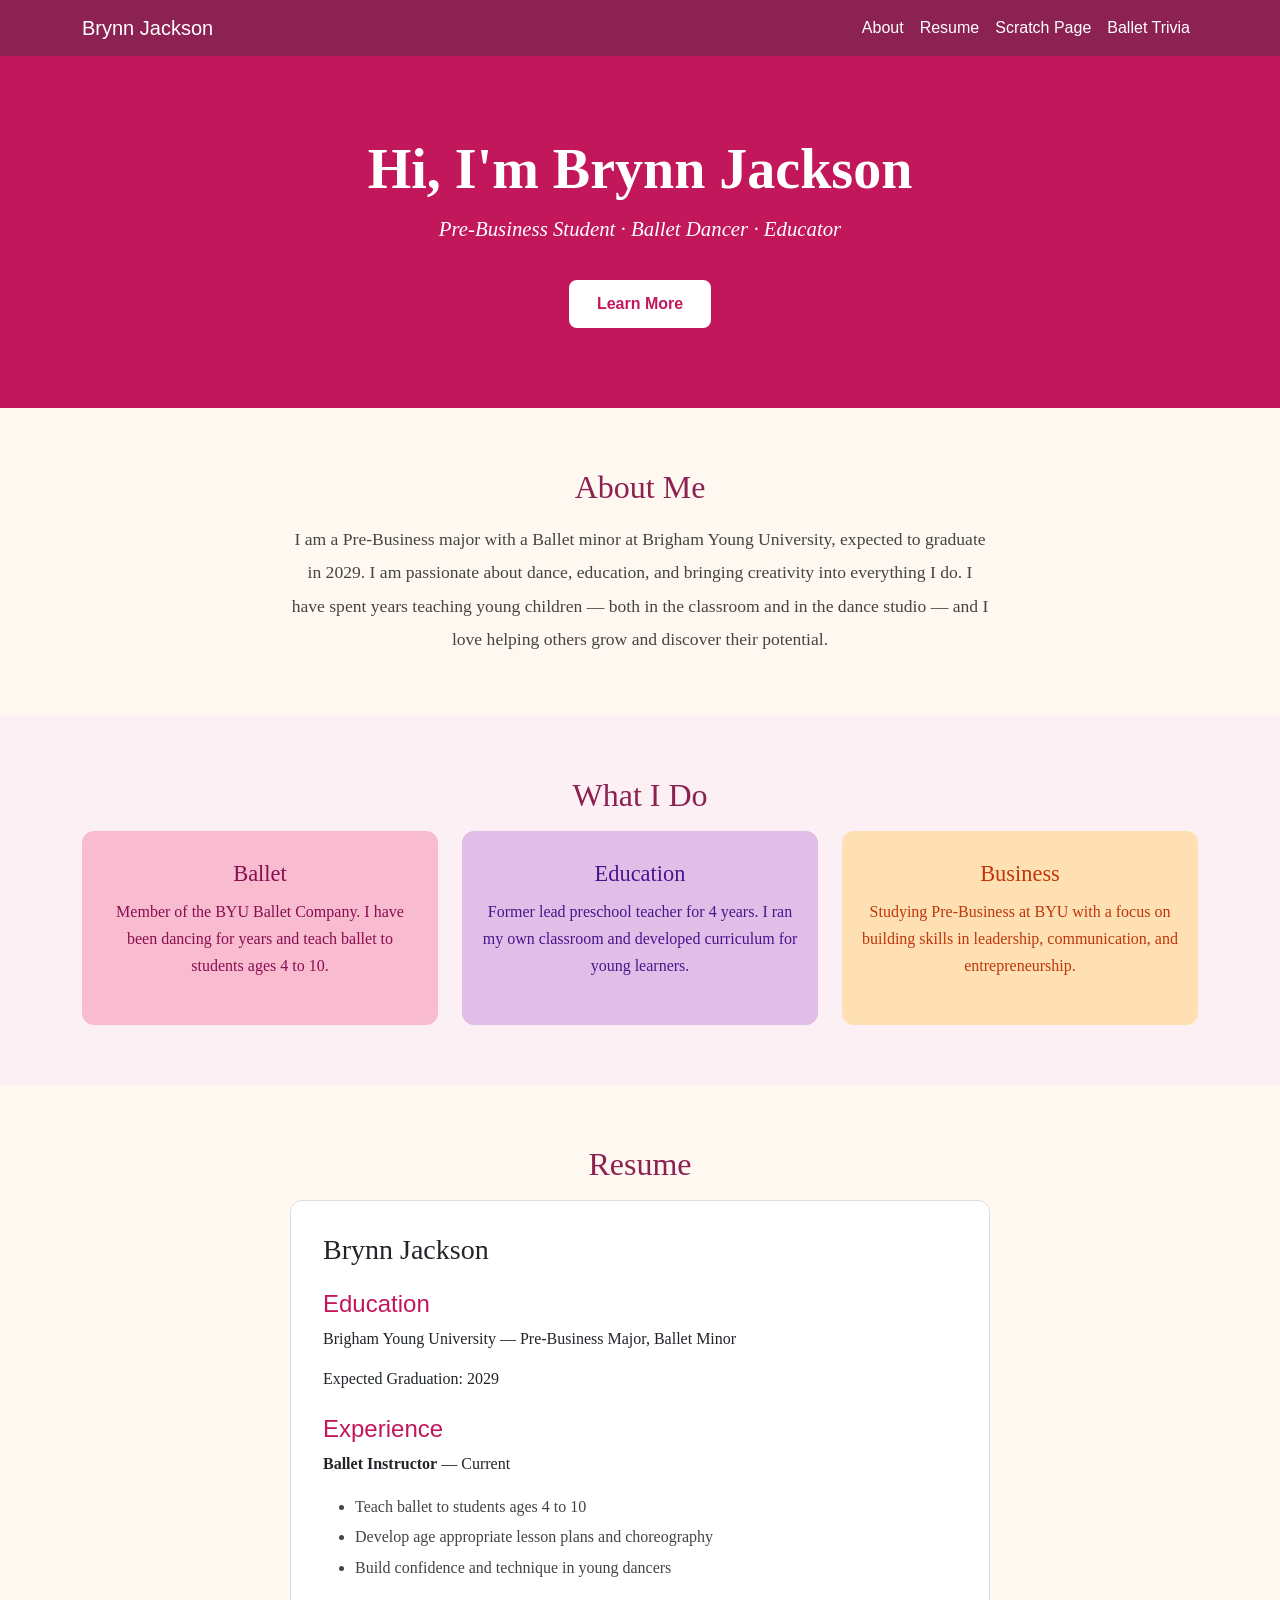
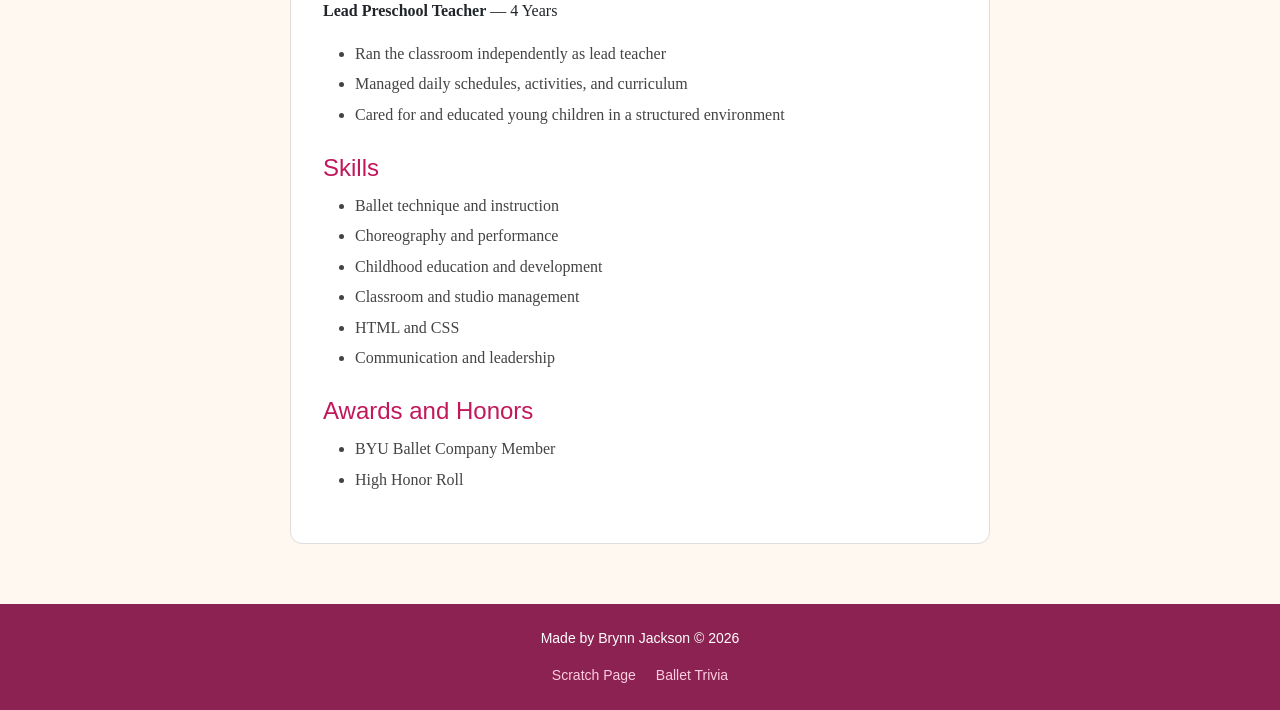
==== commit caa708d7: "Add files via upload" ====
--- a/index.html
+++ b/index.html
@@ -279,285 +279,4 @@
 
 <script src="https://cdn.jsdelivr.net/npm/bootstrap@5.3.0/dist/js/bootstrap.bundle.min.js"></script>
 </body>
-</html><!DOCTYPE html>
-<html lang="en">
-<head>
-  <meta charset="UTF-8" />
-  <meta name="viewport" content="width=device-width, initial-scale=1.0" />
-  <title>Brynn Jackson</title>
-  <link href="https://cdn.jsdelivr.net/npm/bootstrap@5.3.0/dist/css/bootstrap.min.css" rel="stylesheet" />
-  <style>
-    body {
-      font-family: Georgia, serif;
-    }
-
-    .navbar {
-      background-color: #8b2252;
-    }
-
-    .navbar-brand, .nav-link {
-      color: #fff !important;
-      font-family: Arial, sans-serif;
-    }
-
-    .nav-link:hover {
-      text-decoration: underline;
-    }
-
-    .hero {
-      background-color: #c2185b;
-      color: #fff;
-      padding: 80px 20px;
-      text-align: center;
-    }
-
-    .hero h1 {
-      font-size: 3.5rem;
-      font-weight: bold;
-    }
-
-    .hero p {
-      font-size: 1.3rem;
-      font-style: italic;
-      margin-top: 10px;
-    }
-
-    .hero a {
-      margin-top: 20px;
-      display: inline-block;
-      padding: 12px 28px;
-      background-color: #fff;
-      color: #c2185b;
-      border-radius: 8px;
-      text-decoration: none;
-      font-family: Arial, sans-serif;
-      font-weight: bold;
-    }
-
-    .hero a:hover {
-      background-color: #fce4ec;
-    }
-
-    .section-title {
-      color: #8b2252;
-      font-size: 2rem;
-      margin-bottom: 1rem;
-      text-align: center;
-    }
-
-    .about-section {
-      padding: 60px 20px;
-      background-color: #fff8f0;
-    }
-
-    .about-section p {
-      font-size: 1.1rem;
-      line-height: 1.9;
-      color: #444;
-      max-width: 700px;
-      margin: 0 auto;
-      text-align: center;
-    }
-
-    .cards-section {
-      padding: 60px 20px;
-      background-color: #fdf0f5;
-    }
-
-    .card {
-      border: none;
-      border-radius: 12px;
-      text-align: center;
-      padding: 30px 20px;
-      height: 100%;
-    }
-
-    .card-pink {
-      background-color: #f8bbd0;
-      color: #880e4f;
-    }
-
-    .card-purple {
-      background-color: #e1bee7;
-      color: #4a148c;
-    }
-
-    .card-peach {
-      background-color: #ffe0b2;
-      color: #bf360c;
-    }
-
-    .card h3 {
-      font-size: 1.4rem;
-      margin-bottom: 10px;
-    }
-
-    .card p {
-      font-size: 1rem;
-      line-height: 1.7;
-    }
-
-    .resume-section {
-      padding: 60px 20px;
-      background-color: #fff8f0;
-    }
-
-    .resume-box {
-      background-color: #fff;
-      border: 1px solid #ddd;
-      border-radius: 12px;
-      padding: 2rem;
-      max-width: 700px;
-      margin: 0 auto;
-    }
-
-    .resume-box h4 {
-      color: #c2185b;
-      font-family: Arial, sans-serif;
-      margin-top: 1.5rem;
-    }
-
-    .resume-box ul {
-      line-height: 1.9;
-      color: #444;
-    }
-
-    .footer {
-      background-color: #8b2252;
-      color: #fff;
-      text-align: center;
-      padding: 24px;
-      font-family: Arial, sans-serif;
-      font-size: 14px;
-    }
-
-    .footer a {
-      color: #ffcce0;
-      text-decoration: none;
-      margin: 0 8px;
-    }
-
-    .footer a:hover {
-      text-decoration: underline;
-    }
-  </style>
-</head>
-<body>
-
-<nav class="navbar navbar-expand-lg">
-  <div class="container">
-    <a class="navbar-brand" href="index.html">Brynn Jackson</a>
-    <button class="navbar-toggler" type="button" data-bs-toggle="collapse" data-bs-target="#navmenu">
-      <span class="navbar-toggler-icon"></span>
-    </button>
-    <div class="collapse navbar-collapse" id="navmenu">
-      <ul class="navbar-nav ms-auto">
-        <li class="nav-item"><a class="nav-link" href="#about">About</a></li>
-        <li class="nav-item"><a class="nav-link" href="#resume">Resume</a></li>
-        <li class="nav-item"><a class="nav-link" href="scratch.html">Scratch Page</a></li>
-        <li class="nav-item"><a class="nav-link" href="ballet-trivia.html">Ballet Trivia</a></li>
-      </ul>
-    </div>
-  </div>
-</nav>
-
-<div class="hero">
-  <h1>Hi, I'm Brynn Jackson</h1>
-  <p>Pre-Business Student · Ballet Dancer · Educator</p>
-  <a href="#about">Learn More</a>
-</div>
-
-<div class="about-section" id="about">
-  <div class="container">
-    <h2 class="section-title">About Me</h2>
-    <p>
-      I am a Pre-Business major with a Ballet minor at Brigham Young University,
-      expected to graduate in 2029. I am passionate about dance, education, and
-      bringing creativity into everything I do. I have spent years teaching young
-      children — both in the classroom and in the dance studio — and I love helping
-      others grow and discover their potential.
-    </p>
-  </div>
-</div>
-
-<div class="cards-section">
-  <div class="container">
-    <h2 class="section-title">What I Do</h2>
-    <div class="row g-4">
-      <div class="col-md-4">
-        <div class="card card-pink">
-          <h3>Ballet</h3>
-          <p>Member of the BYU Ballet Company. I have been dancing for years and teach ballet to students ages 4 to 10.</p>
-        </div>
-      </div>
-      <div class="col-md-4">
-        <div class="card card-purple">
-          <h3>Education</h3>
-          <p>Former lead preschool teacher for 4 years. I ran my own classroom and developed curriculum for young learners.</p>
-        </div>
-      </div>
-      <div class="col-md-4">
-        <div class="card card-peach">
-          <h3>Business</h3>
-          <p>Studying Pre-Business at BYU with a focus on building skills in leadership, communication, and entrepreneurship.</p>
-        </div>
-      </div>
-    </div>
-  </div>
-</div>
-
-<div class="resume-section" id="resume">
-  <div class="container">
-    <h2 class="section-title">Resume</h2>
-    <div class="resume-box">
-
-      <h3>Brynn Jackson</h3>
-
-      <h4>Education</h4>
-      <p>Brigham Young University — Pre-Business Major, Ballet Minor</p>
-      <p>Expected Graduation: 2029</p>
-
-      <h4>Experience</h4>
-      <p><strong>Ballet Instructor</strong> — Current</p>
-      <ul>
-        <li>Teach ballet to students ages 4 to 10</li>
-        <li>Develop age appropriate lesson plans and choreography</li>
-        <li>Build confidence and technique in young dancers</li>
-      </ul>
-
-      <p><strong>Lead Preschool Teacher</strong> — 4 Years</p>
-      <ul>
-        <li>Ran the classroom independently as lead teacher</li>
-        <li>Managed daily schedules, activities, and curriculum</li>
-        <li>Cared for and educated young children in a structured environment</li>
-      </ul>
-
-      <h4>Skills</h4>
-      <ul>
-        <li>Ballet technique and instruction</li>
-        <li>Choreography and performance</li>
-        <li>Childhood education and development</li>
-        <li>Classroom and studio management</li>
-        <li>HTML and CSS</li>
-        <li>Communication and leadership</li>
-      </ul>
-
-      <h4>Awards and Honors</h4>
-      <ul>
-        <li>BYU Ballet Company Member</li>
-        <li>High Honor Roll</li>
-      </ul>
-
-    </div>
-  </div>
-</div>
-
-<div class="footer">
-  <p>Made by Brynn Jackson &copy; 2026</p>
-  <a href="scratch.html">Scratch Page</a>
-  <a href="ballet-trivia.html">Ballet Trivia</a>
-</div>
-
-<script src="https://cdn.jsdelivr.net/npm/bootstrap@5.3.0/dist/js/bootstrap.bundle.min.js"></script>
-</body>
 </html>
